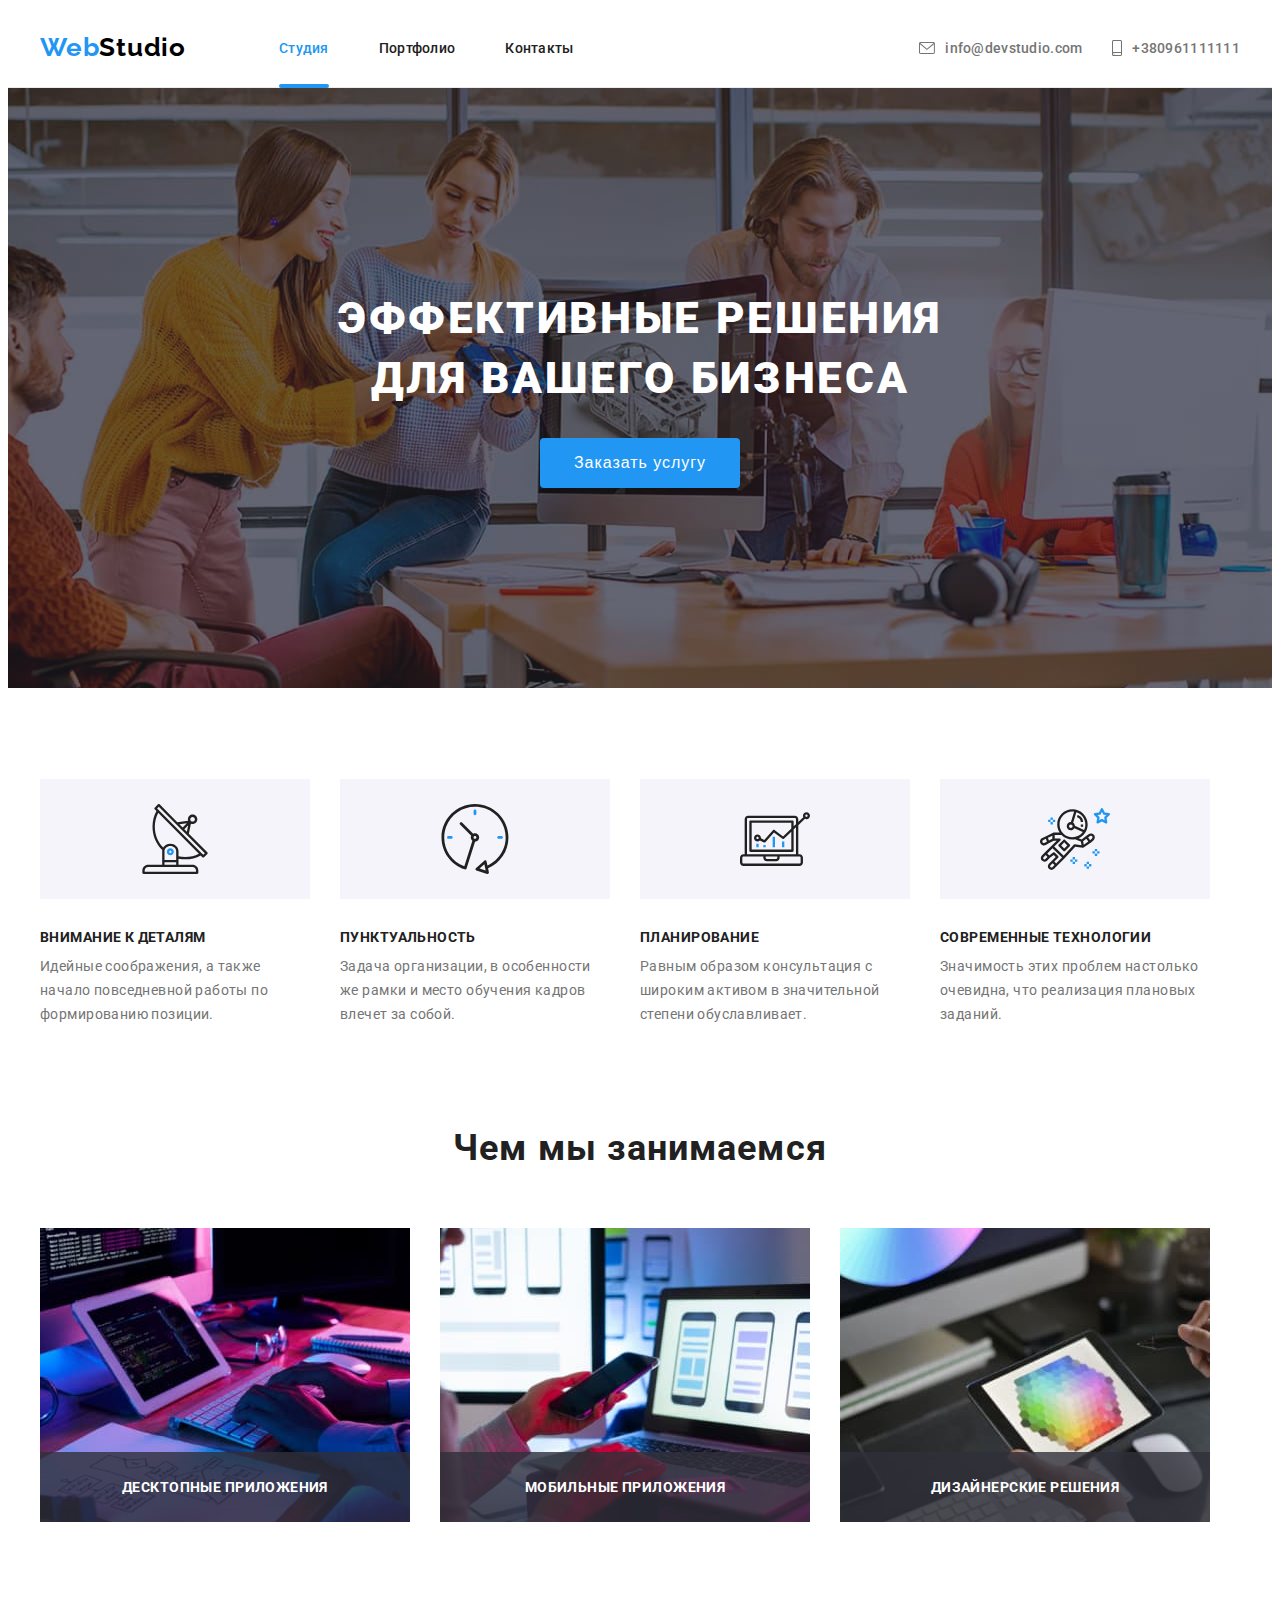
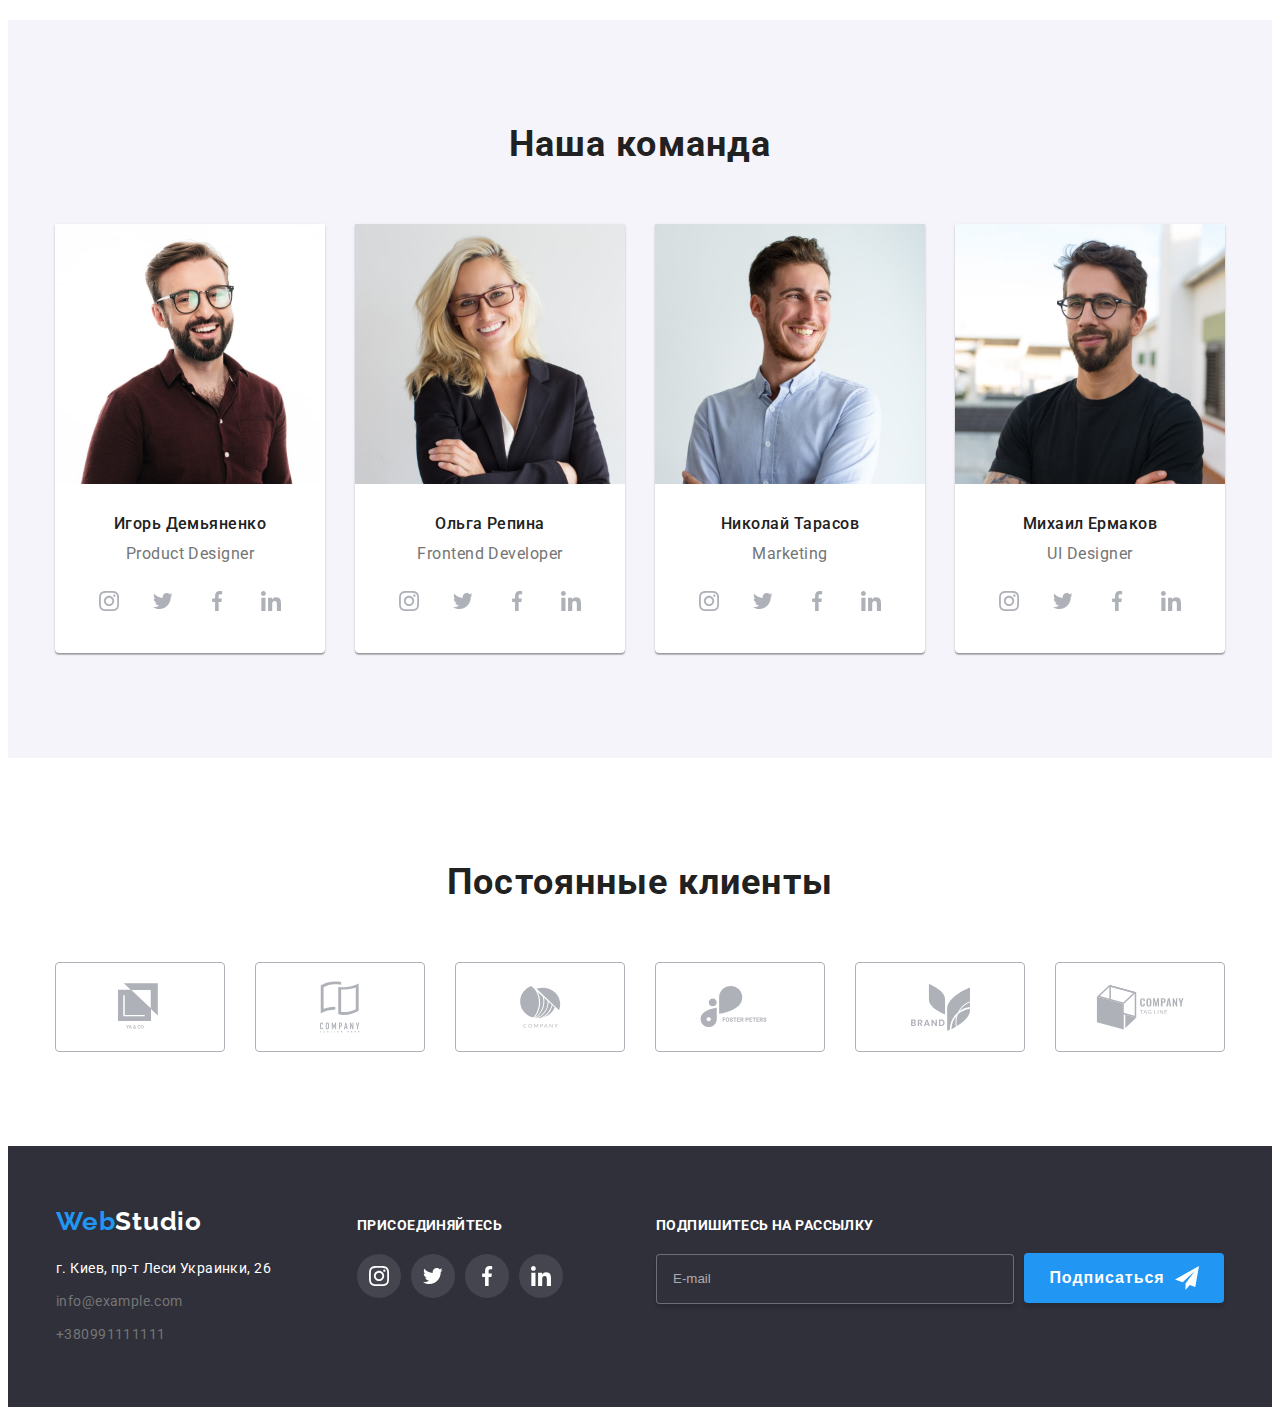
==== index.html @ 8fde7df4 "дз-7" ====
<!DOCTYPE html>
<html lang="ru">
<head>
    <meta charset="UTF-8">
    <meta name="viewport" content="width=device-width, initial-scale=1.0">
    <title lang="en">WebStudio</title>
    <link rel="stylecheet" href="https://cdnjs.cloudflare.com/ajax/libs/modern-normalize/1.0.0/modern-normalize.min.css"/>
    <link rel="preconnect" href="https://fonts.gstatic.com">
    <link href="https://fonts.googleapis.com/css2?family=Raleway:wght@700&family=Roboto:wght@400;500;700;900&display=swap" rel="stylesheet">
    <link rel="stylesheet" href="./css/main.min.css">
</head>
<body>
    <header class="header">
        <div class="container">
        <nav class="nav">
            <a class="header__logotype logotype link" href="#" lang="en">Web<span class="header-logo">Studio</span></a>
            <ul class="nav-list list">
                <li class="nav-list__item">
                    <a class="nav-list__link active-link link" href="#">Студия</a>
                </li>
                <li class="nav-list__item">
                    <a class="nav-list__link link" href="./portfolio.html">Портфолио</a>
                </li>
                <li class="nav-list__item">
                    <a class="nav-list__link link" href="#">Контакты</a>
                </li>
            </ul>
         </nav>
             <ul class="contacts-list list">
                 <li class="contacts-list__item">
                    <a class="contacts-list__link link" href="mailto:info@devstudio.com"> 
                        <svg width="16" height="12" class="contacts-list__icon">
                            <use href="./images/sprite.svg#icon-envelope"></use>
                        </svg> info@devstudio.com
                     </a>           
                 </li>
                 <li class="contacts-list__item">
                    <a class="contacts-list__link link" href="tel:+380961111111">
                        <svg width="10" height="16" class="contacts-list__icon">
                            <use href="./images/sprite.svg#icon-smartphone"></use>
                        </svg> +380961111111
                    </a>  
                 </li>
            </ul>
        </div>
    </header>
    <main>

        <!-- Hero -->
        <section class="hero">
            <div class="container">
                <h1 class="hero__title">Эффективные решения<br>для вашего бизнеса</h1>
                <button class="hero__button" data-modal-open>Заказать услугу</button>
            </div>  
        </section>

        <!-- Feature -->
        <section class="feature">
            <div class="container">
            <h2 hidden>Эффективные решения</h2>
                <ul class="feature-list list">
                    <li class="feature-list__item">
                        <div class="feature-container">
                             <svg class="feature-list__icon" widht="70" height="70">
                            <use href="./images/sprite.svg#icon-antenna"></use>
                        </svg>
                        </div>
                            <h3 class="feature-list__subtitle">Внимание к деталям</h3>
                            <p class="feature-list__text">Идейные соображения, а также начало повседневной работы по формированию позиции.</p>
                    </li>
                    <li class="feature-list__item">
                        <div class="feature-container">
                             <svg class="feature-list__icon" widht="70" height="70">
                            <use href="./images/sprite.svg#icon-clock"></use>
                        </svg>
                        </div>
                            <h3 class="feature-list__subtitle">Пунктуальность</h3>
                            <p class="feature-list__text">Задача организации, в особенности же рамки и место обучения кадров влечет за собой.</p>
                    </li>
                    <li class="feature-list__item">   
                        <div class="feature-container">
                             <svg class="feature-list__icon" widht="70" height="70">
                            <use href="./images/sprite.svg#icon-diagram"></use>
                        </svg>
                        </div>    
                            <h3 class="feature-list__subtitle">Планирование</h3>
                            <p class="feature-list__text">Равным образом консультация с широким активом в значительной степени обуславливает.</p>
                    </li>
                    <li class="feature-list__item"> 
                        <div class="feature-container">
                             <svg class="feature-list__icon" widht="70" height="70">
                            <use href="./images/sprite.svg#icon-astronaut"></use>
                        </svg>
                        </div>
                            <h3 class="feature-list__subtitle">Современные технологии</h3>
                            <p class="feature-list__text">Значимость этих проблем настолько очевидна, что реализация плановых заданий.</p>
                    </li>
                </ul>
            </div>
        </section>

        <!-- Activity -->
        <section class="activity">
            <div class="container">
                <h2 class="activity__title">Чем мы занимаемся</h2>
                <ul class="activity__list list">
                    <li class="activity__item"> 
                        <div class="activity__container">
                            <img src="./images/whatwedo/img1.jpg" alt="компьютер" width="370" height="294">
                            <div class="activity__container-text">
                                <p class="activity__text">ДЕСКТОПНЫЕ ПРИЛОЖЕНИЯ</p>
                            </div>
                        </div> 
                    </li>
                    <li class="activity__item">
                        <div class="activity__container">
                            <img src="./images/whatwedo/img2.jpg" alt="смартфон" width="370" height="294">
                            <div class="activity__container-text">
                                <p class="activity__text">МОБИЛЬНЫЕ ПРИЛОЖЕНИЯ</p>
                            </div>
                        </div>
                    </li>
                    <li class="activity__item">
                        <div class="activity__container">
                            <img src="./images/whatwedo/img3.jpg" alt="планшет" width="370" height="294">
                            <div class="activity__container-text">
                                <p class="activity__text">ДИЗАЙНЕРСКИЕ РЕШЕНИЯ</p>
                            </div>
                        </div>
                    </li>
                </ul>
            </div>
        </section>

        <!-- Our team -->
        <section class="our-team">
            <h2 class="our-team__title">Наша команда</h2>
            <ul class="our-team__list list">
                <li class="our-team__item">
                    <img src="./images/our_team/team_1.jpg" alt="Игорь Демьяненко" width="270" height="260">
                        <div class="our-team__card">
                            <h3 class="our-team__subtitle">Игорь Демьяненко</h3>
                            <p class="our-team__desk" lang="en">Product Designer</p>
                            <ul class="social-list list">
                                <li class="social-list__item">
                                    <a href="" class="social-list__link">
                                        <svg width="20px" height="20px">
                                            <use href="./images/sprite.svg#icon-instagram"></use>
                                        </svg>
                                    </a>
                                </li>
                                <li class="social-list__item">
                                    <a href="" class="social-list__link">
                                        <svg width="20px" height="20px">
                                            <use href="./images/sprite.svg#icon-twitter"></use>
                                        </svg>
                                    </a>
                                </li>
                                <li class="social-list__item">
                                    <a href="" class="social-list__link">
                                        <svg width="20px" height="20px">
                                            <use href="./images/sprite.svg#icon-facebook"></use>
                                        </svg>
                                    </a>
                                </li>
                                <li class="social-list__item">
                                    <a href="" class="social-list__link">
                                        <svg width="20px" height="20px">
                                            <use href="./images/sprite.svg#icon-linkedin"></use>
                                        </svg>
                                    </a>
                                </li>
                            </ul>
                        </div>
                </li>

                <li class="our-team__item">
                    <img src="./images/our_team/team_2.jpg" alt="Ольга Репина" width="270" height="260">
                        <div class="our-team__card">
                            <h3 class="our-team__subtitle">Ольга Репина</h3>
                            <p class="our-team__desk" lang="en">Frontend Developer</p>
                            <ul class="social-list list">
                                <li class="social-list__item">
                                    <a href="" class="social-list__link">
                                        <svg width="20" height="20px">
                                            <use href="./images/sprite.svg#icon-instagram"></use>
                                        </svg>
                                    </a>
                                </li>
                                <li class="social-list__item">
                                    <a href="" class="social-list__link">
                                        <svg width="20" height="20px">
                                            <use href="./images/sprite.svg#icon-twitter"></use>
                                        </svg>
                                    </a>
                                </li>
                                <li class="social-list__item">
                                    <a href="" class="social-list__link">
                                        <svg width="20" height="20px">
                                            <use href="./images/sprite.svg#icon-facebook"></use>
                                        </svg>
                                    </a>
                                </li>
                                <li class="social-list__item">
                                    <a href="" class="social-list__link">
                                        <svg width="20" height="20px">
                                            <use href="./images/sprite.svg#icon-linkedin"></use>
                                        </svg>
                                    </a>
                                </li>
                            </ul>
                        </div>
                </li>

                <li class="our-team__item">
                    <img src="./images/our_team/team_3.jpg" alt="Николай Тарасов" width="270" height="260">
                        <div class="our-team__card">
                            <h3 class="our-team__subtitle">Николай Тарасов</h3>
                            <p class="our-team__desk" lang="en">Marketing</p>
                            <ul class="social-list list">
                                <li class="social-list__item">
                                    <a href="" class="social-list__link">
                                        <svg width="20" height="20px">
                                            <use href="./images/sprite.svg#icon-instagram"></use>
                                        </svg>
                                    </a>
                                </li>
                                <li class="social-list__item">
                                    <a href="" class="social-list__link">
                                        <svg width="20" height="20px">
                                            <use href="./images/sprite.svg#icon-twitter"></use>
                                        </svg>
                                    </a>
                                </li>
                                <li class="social-list__item">
                                    <a href="" class="social-list__link">
                                        <svg width="20" height="20px">
                                            <use href="./images/sprite.svg#icon-facebook"></use>
                                        </svg>
                                    </a>
                                </li>
                                <li class="social-list__item">
                                    <a href="" class="social-list__link">
                                        <svg width="20" height="20px">
                                            <use href="./images/sprite.svg#icon-linkedin"></use>
                                        </svg>
                                    </a>
                                </li>
                            </ul>
                    </div>
                </li>

                <li class="our-team__item">
                    <img src="./images/our_team/team_4.jpg" alt="Михаил Ермаков" width="270" height="260">
                        <div class="our-team__card">
                            <h3 class="our-team__subtitle">Михаил Ермаков</h3>
                            <p class="our-team__desk" lang="en">UI Designer</p>
                            <ul class="social-list list">
                                <li class="social-list__item">
                                    <a href="" class="social-list__link">
                                        <svg width="20" height="20px">
                                            <use href="./images/sprite.svg#icon-instagram"></use>
                                        </svg>
                                    </a>
                                </li>
                                <li class="social-list__item">
                                    <a href="" class="social-list__link">
                                        <svg width="20" height="20px">
                                            <use href="./images/sprite.svg#icon-twitter"></use>
                                        </svg>
                                    </a>
                                </li>
                                <li class="social-list__item">
                                    <a href="" class="social-list__link">
                                        <svg width="20" height="20px">
                                            <use href="./images/sprite.svg#icon-facebook"></use>
                                        </svg>
                                    </a>
                                </li>
                                <li class="social-list__item">
                                    <a href="" class="social-list__link">
                                        <svg width="20" height="20px">
                                            <use href="./images/sprite.svg#icon-linkedin"></use>
                                        </svg>
                                    </a>
                                </li>
                            </ul>
                    </div>
                </li>
            </ul>
        </section>

        <!-- Сlients -->
        <section class="clients"> 
            <div class="container">
                <h2 class="clients__title">Постоянные клиенты</h2>
                <ul class="clients-list list">
                    <li class="clients-list__item">
                        <a href="" class="clients-list__link">
                            <svg width="44" height="49" class="clients-list__icon">
                                <use href="./images/sprite.svg#icon-logo-1"></use>
                            </svg>
                        </a>
                    </li>
                    <li class="clients-list__item">
                        <a href="" class="clients-list__link">
                            <svg width="40" height="52" class="clients-list__icon">
                                <use href="./images/sprite.svg#icon-logo-2"></use>
                            </svg>
                        </a>
                    </li>
                    <li class="clients-list__item">
                        <a href="" class="clients-list__link">
                        <svg width="41" height="42" class="clients-list__icon">
                                <use href="./images/sprite.svg#icon-logo-3"></use>
                            </svg>
                        </a>
                    </li>
                    <li class="clients-list__item">
                        <a href="" class="clients-list__link">
                        <svg width="80" height="42" class="clients-list__icon">
                                <use href="./images/sprite.svg#icon-logo-4"></use>
                            </svg>
                        </a>
                    </li>
                    <li class="clients-list__item">
                        <a href="" class="clients-list__link">
                        <svg width="59" height="47" class="clients-list__icon">
                                <use href="./images/sprite.svg#icon-logo-5"></use>
                            </svg>
                        </a>
                    </li>
                    <li class="clients-list__item">
                        <a href="" class="clients-list__link">
                        <svg width="89" height="45" class="clients-list__icon">
                                <use href="./images/sprite.svg#icon-logo-6"></use>
                            </svg>
                        </a>
                    </li>
                </ul>
                
            </div>
        </section>

    </main>

    <!-- Footer -->
    <footer class="footer">
        <div class="container">
            <div class="address-container">
                <address class="address">
                    <a class="address__logotype logotype link" href="#" lang="en">Web<span class="footer-logo">Studio</span></a>
                    <ul class="address-list list">
                        <li class="address-list__item">
                            <a class="address-list__map link" href="https://goo.gl/maps/3Z7rk7Q4F9AWosEu5"> г. Киев, пр-т Леси Украинки, 26</a>
                        </li>
                        <li class="address-list__item">
                            <a class="address-list__link link" href="mailto:info@example.com">info@example.com</a>
                        </li>
                        <li class="address-list__item">
                            <a class="address-list__link link" href="tel:+380991111111">+380991111111</a>
                        </li>
                    </ul>
                </address>
            </div>
        
            <div class="footer-social-container">
                <p class="footer-text">ПРИСОЕДИНЯЙТЕСЬ</p>
                
                    <ul class="social-list">
                        <li class="social-list__item list">
                            <a href="" class="social-list__link">
                                <svg class="social-list__icon" width="20" height="20">
                                    <use href="./images/sprite.svg#icon-instagram"></use>
                                </svg>
                            </a>
                        </li>
                        <li class="social-list__item list">
                            <a href="" class="social-list__link">
                                <svg class="social-list__icon" width="20" height="20">
                                    <use href="./images/sprite.svg#icon-twitter"></use>
                                </svg>
                            </a>
                        </li>
                        <li class="social-list__item list">
                            <a href="" class="social-list__link">
                                <svg class="social-list__icon" width="20" height="20">
                                    <use href="./images/sprite.svg#icon-facebook"></use>
                                </svg>
                            </a>
                        </li>
                        <li class="social-list__item list">
                            <a href="" class="social-list__link">
                                <svg class="social-list__icon" width="20" height="20">
                                    <use href="./images/sprite.svg#icon-linkedin"></use>
                                </svg>
                            </a>
                        </li>
                    </ul>
            </div>  

                <form class="footer-form">
                    <label class="footer-form__label">ПОДПИШИТЕСЬ НА РАССЫЛКУ                       
                        <input name="footer-form__user-email" type="email" class="footer-input" placeholder="E-mail">
                    </label>
                        <button type="submit" class="footer-form__btn"> Подписаться
                            <svg width="24" height="24" class="footer-form__icon">
                                <use href="./images/sprite.svg#icon-send"></use>
                            </svg>
                        </button>
                </form>
            
        </div>
    </footer>

    <div class="backdrop is-hidden" data-modal>
        <div class="modal">
            <button type="button" class="button-close" data-modal-close>
                <svg widht="11" height="11">
                    <use href="./images/sprite.svg#icon-cross"></use>
                </svg>
            </button>
            
                <form action="#" class="modal-form">
                    <h4 class="modal-form__title">Оставьте свои данные, мы вам перезвоним</h3>
                        <label class="modal-form__label">
                            Имя
                            <span class="icon-wrapper">
                                <input name="user-name" type="text" class="modal-form__input" required>
                                <svg width="18" height="18" class="modal-form__icon">
                                    <use href="./images/sprite.svg#icon-person">
                                    </use>
                                </svg>
                            </span>
                        </label>
                        <label class="modal-form__label">
                            Телефон
                            <span class="icon-wrapper">
                                <input name="user-phone" type="tel" class="modal-form__input" required>
                                <svg width="18" height="18" class="modal-form__icon">
                                    <use href="./images/sprite.svg#icon-phone-modal">
                                    </use>
                                </svg>
                            </span>
                        </label>
                        <label class="modal-form__label">
                            Почта
                            <span class="icon-wrapper">
                                <input name="user-email" type="email" class="modal-form__input" required>
                                    <svg width="18" height="18" class="modal-form__icon">
                                    <use href="./images/sprite.svg#icon-email">
                                    </use>
                                </svg>
                            </span>
                        </label>
                    
                        <label class="modal-form__label">
                             Комментарий
                            <textarea name="user-massage" class="modal-form__massage" placeholder="Введите текст"></textarea>
                        </label>

                        <label for="policy-check" class="modal-form__check">
                            <input id="policy-check" type="checkbox" class="check-input visually-hidden">
                            <span class="check-box"></span>
                            Соглашаюсь с рассылкой и принимаю &nbsp<a class="form-link" href="#">Условия договора</a> 
                        </label>
               
                        <button type="submit" class="modal-form__btn">Отправить</button>
                   
                </form>
        </div>
    </div>

    <script src="./js/modal.js"></script>
      
</body>
</html>
---- css/main.min.css ----
:root{--text-font: "Roboto", sans-serif;--title-font: "Raleway", sans-serif;--accent-color: #2196F3;--header-logo-color: #000000;--footer-logo-color: #FFFFFF;--text-color: #FFFFFF;--desk-link-color: #757575;--text-title-subtitle-color: #212121;--icon-color: #afb1b8;--fon-our-team-color: #F5F4FA;--fon-color: #2F303A}.visually-hidden{position:absolute !important;clip:rect(1px 1px 1px 1px);clip:rect(1px, 1px, 1px, 1px);padding:0 !important;border:0 !important;height:1px !important;width:1px !important;overflow:hidden}body{font-family:"Roboto", sans-serif}h1,h2,h3,h4,h5,h6,p{margin:0}ul,ol{margin:0;padding:0}img{display:block}.list{list-style:none}.link{text-decoration:none}.container{margin-left:auto;margin-right:auto;width:1200px;padding-right:15px;padding-left:15px}.logotype{font-family:var(--title-font);font-weight:700;font-size:26px;line-height:1.192;letter-spacing:0.03em;color:var(--accent-color)}.header__logotype{margin-right:93px;padding-top:24px;padding-bottom:25px}.header-logo{color:var(--header-logo-color)}.address__logotype{display:block;margin-bottom:20px}.footer-logo{color:var(--footer-logo-color)}.nav-list{display:flex}.nav-list__item:not(:last-child){margin-right:50px}.nav-list__link{position:relative;display:block;padding-top:32px;padding-bottom:32px;font-weight:500;font-size:14px;line-height:1.143;letter-spacing:0.02em;color:var(--text-title-subtitle-color);transition:color 250ms cubic-bezier(0.4, 0, 0.2, 1)}.nav-list__link:hover,.nav-list__link:focus{color:var(--accent-color)}.active-link{color:var(--accent-color)}.active-link::after{position:absolute;left:0;bottom:0;content:"";display:block;width:100%;height:4px;border-radius:2px;background-color:var(--accent-color)}.contacts-list{display:flex;align-items:center}.contacts-list__item:not(:last-child){margin-right:30px}.contacts-list__link{display:flex;align-items:center;padding-top:32px;padding-bottom:32px;font-weight:500;font-size:14px;line-height:1.143;letter-spacing:0.02em;color:var(--desk-link-color);fill:currentColor;transition:color 250ms cubic-bezier(0.4, 0, 0.2, 1)}.contacts-list__link:hover,.contacts-list__link:focus{color:var(--accent-color)}.contacts-list__icon{margin-right:10px}.hero__button{padding-bottom:200px;min-width:200px;height:50px;padding:10px 32px;border:none;box-shadow:0px 4px 4px rgba(0,0,0,0.15);border-radius:4px;font-size:16px;line-height:1.185;text-align:center;letter-spacing:0.06em;color:var(--text-color);background-color:var(--accent-color);cursor:pointer}.hero__title{margin-bottom:30px;display:block;font-weight:900;font-size:44px;line-height:1.364;text-align:center;letter-spacing:0.06em;text-transform:uppercase;color:var(--text-color)}.activity__title,.our-team__title,.clients__title{margin-bottom:50px;font-weight:700;font-size:36px;line-height:1.667;text-align:center;letter-spacing:0.03em;color:var(--text-title-subtitle-color)}.social-list{display:flex;align-items:center;justify-content:center}.social-list__link{display:flex;align-items:center;justify-content:center;border-radius:50%;width:44px;height:44px;fill:var(--icon-color);transition:background-color 250ms cubic-bezier(0.4, 0, 0.2, 1),fill 250ms cubic-bezier(0.4, 0, 0.2, 1)}.social-list__link:hover,.social-list__link:focus{background-color:var(--accent-color);fill:var(--text-color)}.backdrop.is-hidden{opacity:0;visibility:hidden;pointer-events:none}.backdrop{position:fixed;top:0;left:0;width:100%;height:100%;background:rgba(0,0,0,0.2);z-index:10;transition:visibility 250ms cubic-bezier(0.4, 0, 0.2, 1),opacity 250ms cubic-bezier(0.4, 0, 0.2, 1)}.modal{position:absolute;left:50%;top:50%;width:528px;transform:translate(-50%, -50%);padding:40px;box-sizing:border-box;background:var(--text-color);box-shadow:0px 1px 3px rgba(0,0,0,0.12),0px 1px 1px rgba(0,0,0,0.14),0px 2px 1px rgba(0,0,0,0.2);border-radius:4px;transition:box-shadow 250ms cubic-bezier(0.4, 0, 0.2, 1)}.button-close{position:absolute;width:30px;height:30px;top:8px;right:8px;display:flex;align-items:center;background:var(--text-color);border:1px solid rgba(0,0,0,0.1);box-sizing:border-box;border-radius:50%;cursor:pointer;transition:color 250ms cubic-bezier(0.4, 0, 0.2, 1)}.button-close:hover,.button-close:focus{fill:var(--accent-color)}.modal-form{width:448px;display:flex;flex-direction:column}.modal-form__title{font-weight:700;font-size:20px;line-height:1.15;letter-spacing:0.03em;color:var(--text-title-subtitle-color);margin-bottom:12px}.modal-form__label{margin-bottom:10px;font-size:12px;line-height:1.67;letter-spacing:0.01em;color:var(--desk-link-color)}.icon-wrapper{position:relative;width:100%;height:40px;margin:0%;margin-bottom:10px}.modal-form__input{width:100%;height:40px;margin-bottom:10px;border:1px solid rgba(33,33,33,0.2);box-sizing:border-box;border-radius:4px;padding-left:42px;cursor:pointer;transition:border-color 250ms cubic-bezier(0.4, 0, 0.2, 1)}.modal-form__input:hover,.modal-form__input:focus{border-color:var(--accent-color)}.modal-form__icon{position:absolute;display:block;left:12px;top:50%;transform:translateY(-50%);transition:fill 250ms cubic-bezier(0.4, 0, 0.2, 1)}.modal-form__input:hover .modal-form__icon,.modal-form__input:focus .modal-form__icon{fill:var(--accent-color)}.modal-form__massage{width:100%;height:120px;padding:12px 16px;font-family:sans-serif;box-sizing:border-box;display:block;resize:none;border:1px solid rgba(33,33,33,0.2);box-sizing:border-box;border-radius:4px;cursor:pointer;transition:border-color 250ms cubic-bezier(0.4, 0, 0.2, 1)}.modal-form__massage:hover,.modal-form__massage:focus{border-color:var(--accent-color)}.modal-form__massage::placeholder{color:rgba(117,117,117,0.5)}.modal-form__check{display:flex;align-items:center;justify-content:center;margin-top:20px;margin-bottom:30px;font-size:14px;line-height:1.71;letter-spacing:0.03em;color:var(--desk-link-color)}.check-box{width:16px;height:15px;margin-right:8.4px;cursor:pointer;background-image:url("../for-sprite/rectangle-off.svg")}.check-box:checked .check-box{background-image:url("../for-sprite/check-on.svg")}.check-box:focus .check-box{outline:3px solid #005fcc;outline-width:1.333;outline-style:auto}.form-link{color:var(--accent-color)}.modal-form__btn{width:200px;height:50px;align-self:center;background-color:var(--accent-color);border:none;box-shadow:0px 4px 4px rgba(0,0,0,0.15);border-radius:4px;color:var(--text-color);font-size:16px;line-height:1.88;cursor:pointer;font-weight:700;transition:box-shadow 2500ms cubic-bezier(0.4, 0, 0.2, 1)}.modal-form__btn:hover,.modal-form__btn:focus{box-shadow:0px 4px 4px rgba(0,0,0,0.25)}.footer-form{display:flex}.footer-form__label{width:358px;font-weight:700;font-size:14px;line-height:1.181;letter-spacing:0.03em;color:var(--text-color)}.footer-input{width:358px;height:50px;padding-left:16px;box-sizing:border-box;margin-top:20px;border:1px solid rgba(255,255,255,0.3);background-color:var(--fon-color);box-shadow:0px 4px 4px rgba(0,0,0,0.15);border-radius:4px;cursor:pointer;color:var(--text-color)}.footer-input::placeholder{color:rgba(255,255,255,0.6)}.footer-form__btn{display:flex;align-items:center;justify-content:center;min-width:200px;height:50px;margin-top:36px;margin-left:10px;font-weight:700;font-size:16px;line-height:1.875;letter-spacing:0.06em;background:var(--accent-color);color:var(--text-color);box-shadow:0px 4px 4px rgba(0,0,0,0.15);border-radius:4px;border:none;cursor:pointer}.footer-form__icon{margin-left:10px}.header{max-width:1600px;height:80px;margin-left:auto;margin-right:auto;border-bottom:1px solid #ECECEC;box-sizing:border-box}.header .container{display:flex;align-items:center;justify-content:space-between}.nav{display:flex;align-items:center}.hero{max-width:1600px;max-height:600px;margin-left:auto;margin-right:auto;padding-bottom:200px;padding-top:200px;text-align:center;background:var(--fon-color);background-image:linear-gradient(rgba(47,48,58,0.4), rgba(47,48,58,0.4)),url("../images/hero/bg.jpg");background-repeat:no-repeat;background-position:center;background-size:cover;background-color:var(--fon-color)}.activity{padding-bottom:94px}.activity__container{position:relative}.activity__container-text{position:absolute;bottom:0;left:0;width:100%;background-color:rgba(47,48,58,0.8);height:70px;display:flex;align-items:center;justify-content:center}.activity__text{font-weight:700;font-size:14px;line-height:1.143;letter-spacing:0.03em;text-transform:uppercase;color:var(--text-color)}.activity__list{display:inline-flex}.activity__item:not(:last-child){margin-right:30px}.feature{display:flex;align-items:center;padding-bottom:91px;padding-top:91px}.feature-list{display:flex;align-items:center}.feature-list__item{width:270px}.feature-list__item:not(:last-child){margin-right:30px}.feature-container{width:270px;height:120px;display:flex;align-items:center;margin-bottom:30px;background-color:var(--fon-our-team-color)}.feature-list__subtitle{margin-bottom:10px;font-weight:700;font-size:14px;line-height:1.143;letter-spacing:0.03em;text-transform:uppercase;color:var(--text-title-subtitle-color)}.feature-list__text{font-weight:400;font-size:14px;line-height:1.714;letter-spacing:0.03em;color:var(--desk-link-color)}.our-team{padding-top:94px;padding-bottom:105px;background-color:var(--fon-our-team-color)}.our-team__list{display:flex;justify-content:center}.our-team__item{width:270px;background:#FFFFFF;box-shadow:0px 1px 3px rgba(0,0,0,0.12),0px 1px 1px rgba(0,0,0,0.14),0px 2px 1px rgba(0,0,0,0.2);border-radius:0px 0px 4px 4px}.our-team__item:not(:last-child){margin-right:30px}.our-team__card{padding:30px 32px}.our-team__subtitle{margin-bottom:10px;text-align:center;font-weight:500;font-size:16px;line-height:1.267;letter-spacing:0.03em;color:var(--text-title-subtitle-color)}.our-team__desk{text-align:center;margin-bottom:16px;font-weight:400;font-size:16px;line-height:1.188;letter-spacing:0.03em;color:var(--desk-link-color)}.clients{padding-top:94px}.clients-list{display:flex;align-items:center;justify-content:center}.clients-list__item{width:170px;height:90px}.clients-list__item:not(:last-child){margin-right:30px}.clients-list__item:hover,.clients-list__item:focus{border-color:var(--accent-color);fill:var(--accent-color)}.clients-list__link{width:100%;height:100%;display:flex;align-items:center;justify-content:center;fill:var(--icon-color);border:1px solid var(--icon-color);box-sizing:border-box;border-radius:4px;cursor:pointer;transition:fill 250ms cubic-bezier(0.4, 0, 0.2, 1),border-color 250ms cubic-bezier(0.4, 0, 0.2, 1)}.clients-list__link:hover,.clients-list__link:focus{border-color:var(--accent-color);fill:var(--accent-color)}.clients-list__icon{align-items:center}.clients{padding-bottom:94px}.footer{padding-top:60px;padding-bottom:60px;background-color:var(--fon-color)}.footer .container{display:flex;align-items:baseline;justify-content:center}.address-list__item:not(:last-child){margin-bottom:9px}.address{width:231px;font-style:normal;font-weight:400;font-size:14px;line-height:1.714;letter-spacing:0.03em}.address-list__map{color:var(--text-color);text-decoration:none;transition:color 250ms cubic-bezier(0.4, 0, 0.2, 1)}.address-list__map:hover,.address-list__map:focus{color:var(--accent-color)}.address-list__link{color:var(--desk-link-color);transition:color 250ms cubic-bezier(0.4, 0, 0.2, 1)}.address-list__link:hover,.address-list__link:focus{color:var(--accent-color)}.address-container{margin-right:70px}.footer-social-container{margin-right:93px}.footer-text{margin-bottom:20px;font-weight:700;font-size:14px;line-height:1.181;letter-spacing:0.03em;color:var(--text-color)}.social-list__item{background:rgba(255,255,255,0.1);fill:currentColor;border-radius:50%}.social-list__item:not(:last-child){margin-right:10px}.social-list__icon{fill:var(--text-color)}
/*# sourceMappingURL=main.min.css.map */
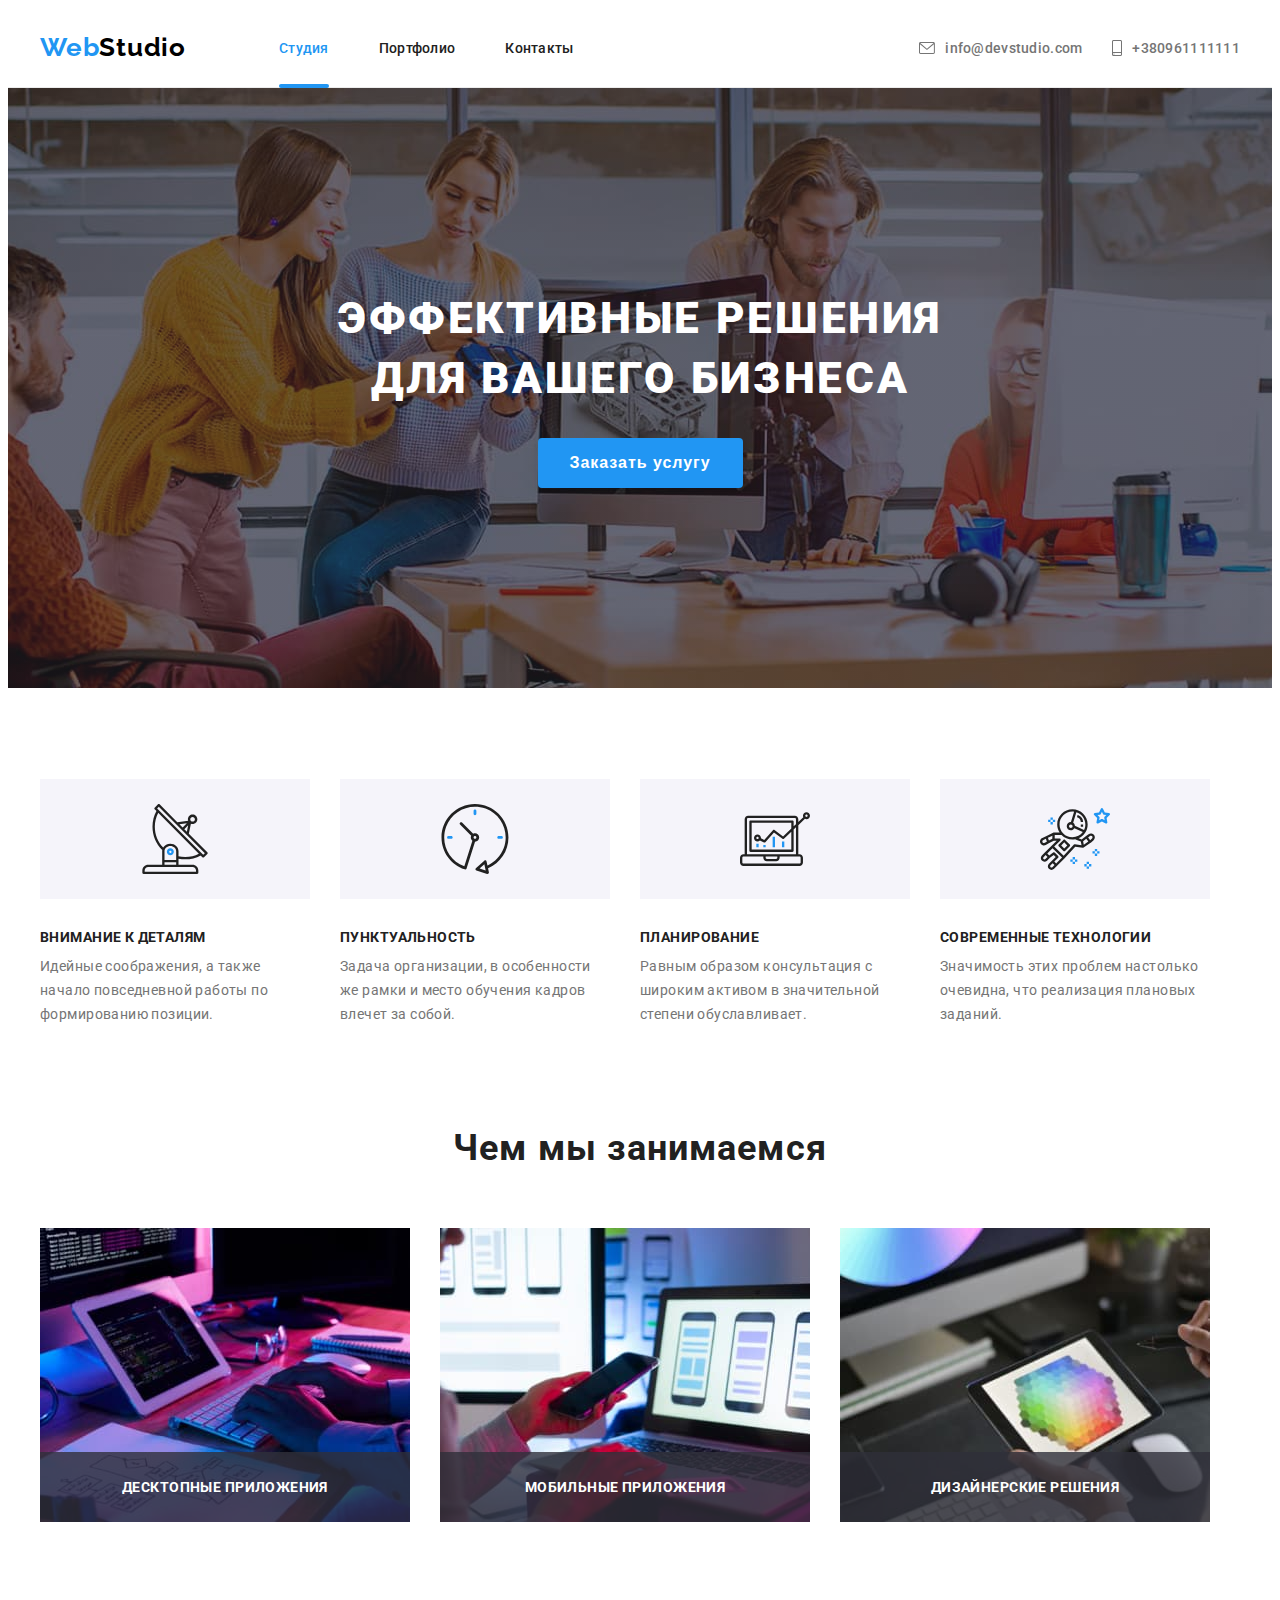
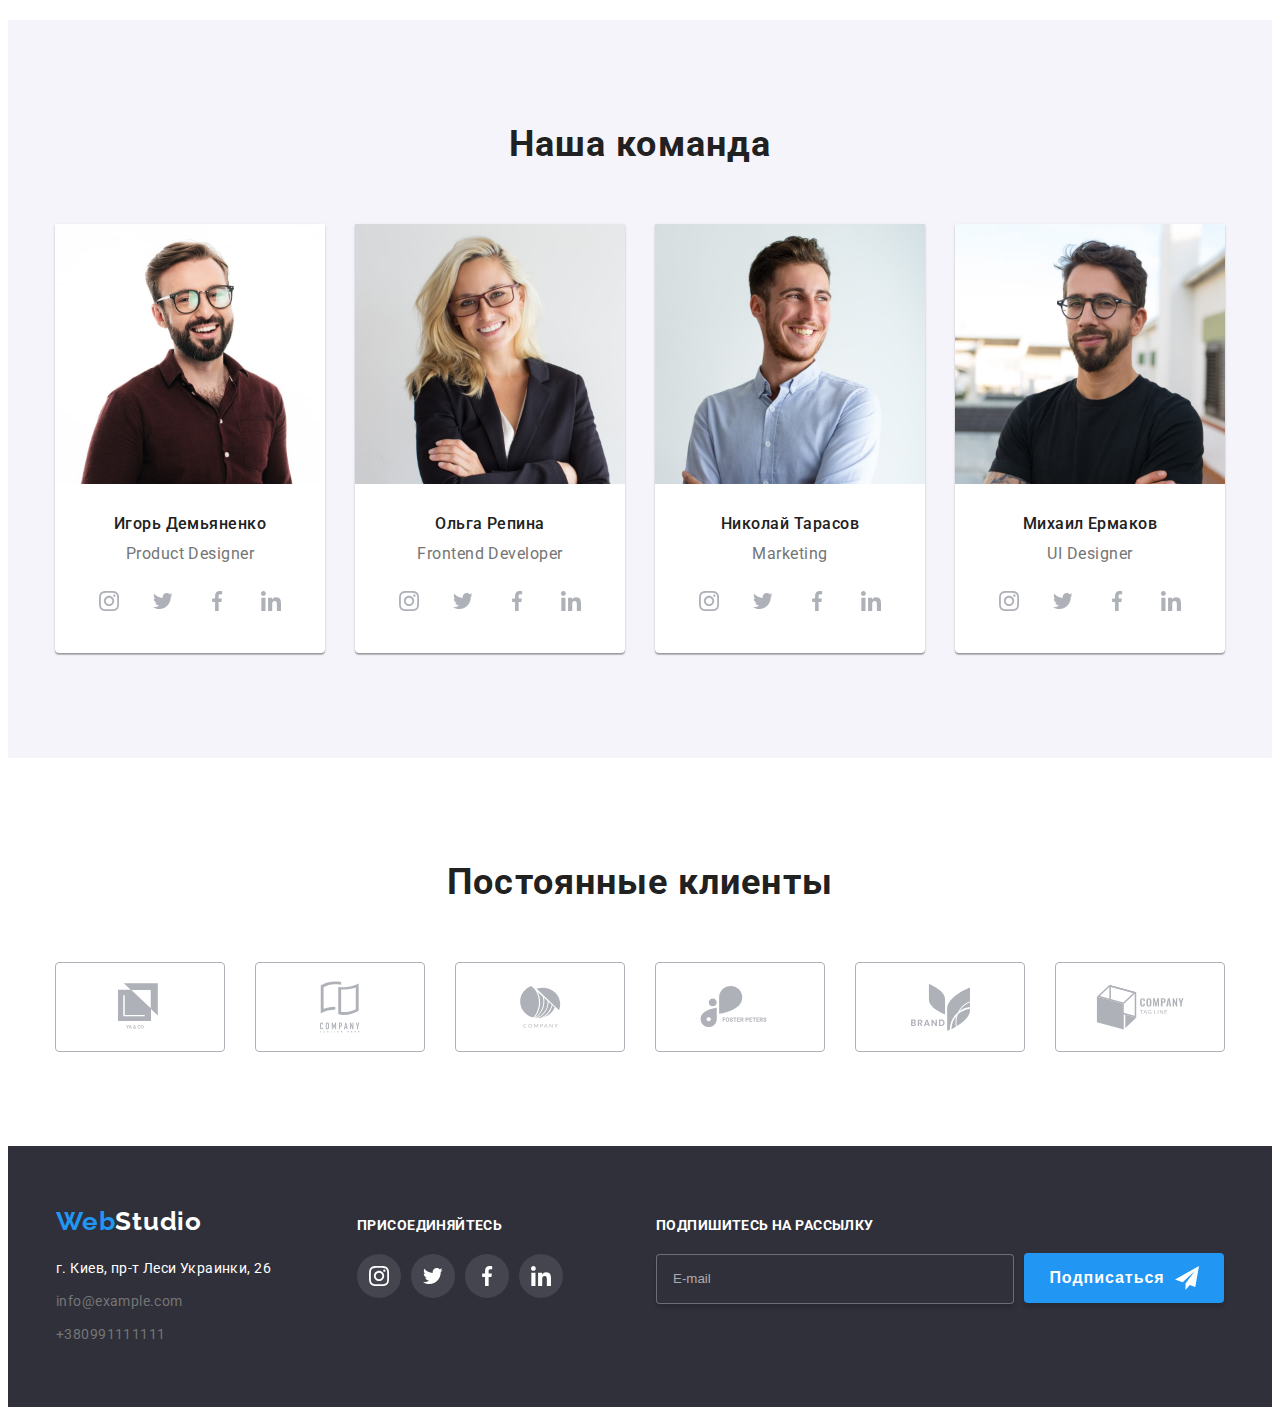
==== commit c53ef13a: "поправила check-box и компоненты sass" ====
--- a/index.html
+++ b/index.html
@@ -50,7 +50,7 @@
         <section class="hero">
             <div class="container">
                 <h1 class="hero__title">Эффективные решения<br>для вашего бизнеса</h1>
-                <button class="hero__button" data-modal-open>Заказать услугу</button>
+                <button class="hero__button button" data-modal-open>Заказать услугу</button>
             </div>  
         </section>
 
@@ -403,7 +403,7 @@
                     <label class="footer-form__label">ПОДПИШИТЕСЬ НА РАССЫЛКУ                       
                         <input name="footer-form__user-email" type="email" class="footer-input" placeholder="E-mail">
                     </label>
-                        <button type="submit" class="footer-form__btn"> Подписаться
+                        <button type="submit" class="footer-form__btn button"> Подписаться
                             <svg width="24" height="24" class="footer-form__icon">
                                 <use href="./images/sprite.svg#icon-send"></use>
                             </svg>
@@ -465,7 +465,7 @@
                             Соглашаюсь с рассылкой и принимаю &nbsp<a class="form-link" href="#">Условия договора</a> 
                         </label>
                
-                        <button type="submit" class="modal-form__btn">Отправить</button>
+                        <button type="submit" class="modal-form__btn button">Отправить</button>
                    
                 </form>
         </div>
--- a/css/main.min.css
+++ b/css/main.min.css
@@ -1,2 +1,2 @@
-:root{--text-font: "Roboto", sans-serif;--title-font: "Raleway", sans-serif;--accent-color: #2196F3;--header-logo-color: #000000;--footer-logo-color: #FFFFFF;--text-color: #FFFFFF;--desk-link-color: #757575;--text-title-subtitle-color: #212121;--icon-color: #afb1b8;--fon-our-team-color: #F5F4FA;--fon-color: #2F303A}.visually-hidden{position:absolute !important;clip:rect(1px 1px 1px 1px);clip:rect(1px, 1px, 1px, 1px);padding:0 !important;border:0 !important;height:1px !important;width:1px !important;overflow:hidden}body{font-family:"Roboto", sans-serif}h1,h2,h3,h4,h5,h6,p{margin:0}ul,ol{margin:0;padding:0}img{display:block}.list{list-style:none}.link{text-decoration:none}.container{margin-left:auto;margin-right:auto;width:1200px;padding-right:15px;padding-left:15px}.logotype{font-family:var(--title-font);font-weight:700;font-size:26px;line-height:1.192;letter-spacing:0.03em;color:var(--accent-color)}.header__logotype{margin-right:93px;padding-top:24px;padding-bottom:25px}.header-logo{color:var(--header-logo-color)}.address__logotype{display:block;margin-bottom:20px}.footer-logo{color:var(--footer-logo-color)}.nav-list{display:flex}.nav-list__item:not(:last-child){margin-right:50px}.nav-list__link{position:relative;display:block;padding-top:32px;padding-bottom:32px;font-weight:500;font-size:14px;line-height:1.143;letter-spacing:0.02em;color:var(--text-title-subtitle-color);transition:color 250ms cubic-bezier(0.4, 0, 0.2, 1)}.nav-list__link:hover,.nav-list__link:focus{color:var(--accent-color)}.active-link{color:var(--accent-color)}.active-link::after{position:absolute;left:0;bottom:0;content:"";display:block;width:100%;height:4px;border-radius:2px;background-color:var(--accent-color)}.contacts-list{display:flex;align-items:center}.contacts-list__item:not(:last-child){margin-right:30px}.contacts-list__link{display:flex;align-items:center;padding-top:32px;padding-bottom:32px;font-weight:500;font-size:14px;line-height:1.143;letter-spacing:0.02em;color:var(--desk-link-color);fill:currentColor;transition:color 250ms cubic-bezier(0.4, 0, 0.2, 1)}.contacts-list__link:hover,.contacts-list__link:focus{color:var(--accent-color)}.contacts-list__icon{margin-right:10px}.hero__button{padding-bottom:200px;min-width:200px;height:50px;padding:10px 32px;border:none;box-shadow:0px 4px 4px rgba(0,0,0,0.15);border-radius:4px;font-size:16px;line-height:1.185;text-align:center;letter-spacing:0.06em;color:var(--text-color);background-color:var(--accent-color);cursor:pointer}.hero__title{margin-bottom:30px;display:block;font-weight:900;font-size:44px;line-height:1.364;text-align:center;letter-spacing:0.06em;text-transform:uppercase;color:var(--text-color)}.activity__title,.our-team__title,.clients__title{margin-bottom:50px;font-weight:700;font-size:36px;line-height:1.667;text-align:center;letter-spacing:0.03em;color:var(--text-title-subtitle-color)}.social-list{display:flex;align-items:center;justify-content:center}.social-list__link{display:flex;align-items:center;justify-content:center;border-radius:50%;width:44px;height:44px;fill:var(--icon-color);transition:background-color 250ms cubic-bezier(0.4, 0, 0.2, 1),fill 250ms cubic-bezier(0.4, 0, 0.2, 1)}.social-list__link:hover,.social-list__link:focus{background-color:var(--accent-color);fill:var(--text-color)}.backdrop.is-hidden{opacity:0;visibility:hidden;pointer-events:none}.backdrop{position:fixed;top:0;left:0;width:100%;height:100%;background:rgba(0,0,0,0.2);z-index:10;transition:visibility 250ms cubic-bezier(0.4, 0, 0.2, 1),opacity 250ms cubic-bezier(0.4, 0, 0.2, 1)}.modal{position:absolute;left:50%;top:50%;width:528px;transform:translate(-50%, -50%);padding:40px;box-sizing:border-box;background:var(--text-color);box-shadow:0px 1px 3px rgba(0,0,0,0.12),0px 1px 1px rgba(0,0,0,0.14),0px 2px 1px rgba(0,0,0,0.2);border-radius:4px;transition:box-shadow 250ms cubic-bezier(0.4, 0, 0.2, 1)}.button-close{position:absolute;width:30px;height:30px;top:8px;right:8px;display:flex;align-items:center;background:var(--text-color);border:1px solid rgba(0,0,0,0.1);box-sizing:border-box;border-radius:50%;cursor:pointer;transition:color 250ms cubic-bezier(0.4, 0, 0.2, 1)}.button-close:hover,.button-close:focus{fill:var(--accent-color)}.modal-form{width:448px;display:flex;flex-direction:column}.modal-form__title{font-weight:700;font-size:20px;line-height:1.15;letter-spacing:0.03em;color:var(--text-title-subtitle-color);margin-bottom:12px}.modal-form__label{margin-bottom:10px;font-size:12px;line-height:1.67;letter-spacing:0.01em;color:var(--desk-link-color)}.icon-wrapper{position:relative;width:100%;height:40px;margin:0%;margin-bottom:10px}.modal-form__input{width:100%;height:40px;margin-bottom:10px;border:1px solid rgba(33,33,33,0.2);box-sizing:border-box;border-radius:4px;padding-left:42px;cursor:pointer;transition:border-color 250ms cubic-bezier(0.4, 0, 0.2, 1)}.modal-form__input:hover,.modal-form__input:focus{border-color:var(--accent-color)}.modal-form__icon{position:absolute;display:block;left:12px;top:50%;transform:translateY(-50%);transition:fill 250ms cubic-bezier(0.4, 0, 0.2, 1)}.modal-form__input:hover .modal-form__icon,.modal-form__input:focus .modal-form__icon{fill:var(--accent-color)}.modal-form__massage{width:100%;height:120px;padding:12px 16px;font-family:sans-serif;box-sizing:border-box;display:block;resize:none;border:1px solid rgba(33,33,33,0.2);box-sizing:border-box;border-radius:4px;cursor:pointer;transition:border-color 250ms cubic-bezier(0.4, 0, 0.2, 1)}.modal-form__massage:hover,.modal-form__massage:focus{border-color:var(--accent-color)}.modal-form__massage::placeholder{color:rgba(117,117,117,0.5)}.modal-form__check{display:flex;align-items:center;justify-content:center;margin-top:20px;margin-bottom:30px;font-size:14px;line-height:1.71;letter-spacing:0.03em;color:var(--desk-link-color)}.check-box{width:16px;height:15px;margin-right:8.4px;cursor:pointer;background-image:url("../for-sprite/rectangle-off.svg")}.check-box:checked .check-box{background-image:url("../for-sprite/check-on.svg")}.check-box:focus .check-box{outline:3px solid #005fcc;outline-width:1.333;outline-style:auto}.form-link{color:var(--accent-color)}.modal-form__btn{width:200px;height:50px;align-self:center;background-color:var(--accent-color);border:none;box-shadow:0px 4px 4px rgba(0,0,0,0.15);border-radius:4px;color:var(--text-color);font-size:16px;line-height:1.88;cursor:pointer;font-weight:700;transition:box-shadow 2500ms cubic-bezier(0.4, 0, 0.2, 1)}.modal-form__btn:hover,.modal-form__btn:focus{box-shadow:0px 4px 4px rgba(0,0,0,0.25)}.footer-form{display:flex}.footer-form__label{width:358px;font-weight:700;font-size:14px;line-height:1.181;letter-spacing:0.03em;color:var(--text-color)}.footer-input{width:358px;height:50px;padding-left:16px;box-sizing:border-box;margin-top:20px;border:1px solid rgba(255,255,255,0.3);background-color:var(--fon-color);box-shadow:0px 4px 4px rgba(0,0,0,0.15);border-radius:4px;cursor:pointer;color:var(--text-color)}.footer-input::placeholder{color:rgba(255,255,255,0.6)}.footer-form__btn{display:flex;align-items:center;justify-content:center;min-width:200px;height:50px;margin-top:36px;margin-left:10px;font-weight:700;font-size:16px;line-height:1.875;letter-spacing:0.06em;background:var(--accent-color);color:var(--text-color);box-shadow:0px 4px 4px rgba(0,0,0,0.15);border-radius:4px;border:none;cursor:pointer}.footer-form__icon{margin-left:10px}.header{max-width:1600px;height:80px;margin-left:auto;margin-right:auto;border-bottom:1px solid #ECECEC;box-sizing:border-box}.header .container{display:flex;align-items:center;justify-content:space-between}.nav{display:flex;align-items:center}.hero{max-width:1600px;max-height:600px;margin-left:auto;margin-right:auto;padding-bottom:200px;padding-top:200px;text-align:center;background:var(--fon-color);background-image:linear-gradient(rgba(47,48,58,0.4), rgba(47,48,58,0.4)),url("../images/hero/bg.jpg");background-repeat:no-repeat;background-position:center;background-size:cover;background-color:var(--fon-color)}.activity{padding-bottom:94px}.activity__container{position:relative}.activity__container-text{position:absolute;bottom:0;left:0;width:100%;background-color:rgba(47,48,58,0.8);height:70px;display:flex;align-items:center;justify-content:center}.activity__text{font-weight:700;font-size:14px;line-height:1.143;letter-spacing:0.03em;text-transform:uppercase;color:var(--text-color)}.activity__list{display:inline-flex}.activity__item:not(:last-child){margin-right:30px}.feature{display:flex;align-items:center;padding-bottom:91px;padding-top:91px}.feature-list{display:flex;align-items:center}.feature-list__item{width:270px}.feature-list__item:not(:last-child){margin-right:30px}.feature-container{width:270px;height:120px;display:flex;align-items:center;margin-bottom:30px;background-color:var(--fon-our-team-color)}.feature-list__subtitle{margin-bottom:10px;font-weight:700;font-size:14px;line-height:1.143;letter-spacing:0.03em;text-transform:uppercase;color:var(--text-title-subtitle-color)}.feature-list__text{font-weight:400;font-size:14px;line-height:1.714;letter-spacing:0.03em;color:var(--desk-link-color)}.our-team{padding-top:94px;padding-bottom:105px;background-color:var(--fon-our-team-color)}.our-team__list{display:flex;justify-content:center}.our-team__item{width:270px;background:#FFFFFF;box-shadow:0px 1px 3px rgba(0,0,0,0.12),0px 1px 1px rgba(0,0,0,0.14),0px 2px 1px rgba(0,0,0,0.2);border-radius:0px 0px 4px 4px}.our-team__item:not(:last-child){margin-right:30px}.our-team__card{padding:30px 32px}.our-team__subtitle{margin-bottom:10px;text-align:center;font-weight:500;font-size:16px;line-height:1.267;letter-spacing:0.03em;color:var(--text-title-subtitle-color)}.our-team__desk{text-align:center;margin-bottom:16px;font-weight:400;font-size:16px;line-height:1.188;letter-spacing:0.03em;color:var(--desk-link-color)}.clients{padding-top:94px}.clients-list{display:flex;align-items:center;justify-content:center}.clients-list__item{width:170px;height:90px}.clients-list__item:not(:last-child){margin-right:30px}.clients-list__item:hover,.clients-list__item:focus{border-color:var(--accent-color);fill:var(--accent-color)}.clients-list__link{width:100%;height:100%;display:flex;align-items:center;justify-content:center;fill:var(--icon-color);border:1px solid var(--icon-color);box-sizing:border-box;border-radius:4px;cursor:pointer;transition:fill 250ms cubic-bezier(0.4, 0, 0.2, 1),border-color 250ms cubic-bezier(0.4, 0, 0.2, 1)}.clients-list__link:hover,.clients-list__link:focus{border-color:var(--accent-color);fill:var(--accent-color)}.clients-list__icon{align-items:center}.clients{padding-bottom:94px}.footer{padding-top:60px;padding-bottom:60px;background-color:var(--fon-color)}.footer .container{display:flex;align-items:baseline;justify-content:center}.address-list__item:not(:last-child){margin-bottom:9px}.address{width:231px;font-style:normal;font-weight:400;font-size:14px;line-height:1.714;letter-spacing:0.03em}.address-list__map{color:var(--text-color);text-decoration:none;transition:color 250ms cubic-bezier(0.4, 0, 0.2, 1)}.address-list__map:hover,.address-list__map:focus{color:var(--accent-color)}.address-list__link{color:var(--desk-link-color);transition:color 250ms cubic-bezier(0.4, 0, 0.2, 1)}.address-list__link:hover,.address-list__link:focus{color:var(--accent-color)}.address-container{margin-right:70px}.footer-social-container{margin-right:93px}.footer-text{margin-bottom:20px;font-weight:700;font-size:14px;line-height:1.181;letter-spacing:0.03em;color:var(--text-color)}.social-list__item{background:rgba(255,255,255,0.1);fill:currentColor;border-radius:50%}.social-list__item:not(:last-child){margin-right:10px}.social-list__icon{fill:var(--text-color)}
+:root{--text-font: "Roboto", sans-serif;--title-font: "Raleway", sans-serif;--accent-color: #2196F3;--header-logo-color: #000000;--footer-logo-color: #FFFFFF;--text-color: #FFFFFF;--desk-link-color: #757575;--text-title-subtitle-color: #212121;--icon-color: #afb1b8;--fon-our-team-color: #F5F4FA;--fon-color: #2F303A}.visually-hidden{position:absolute !important;clip:rect(1px 1px 1px 1px);clip:rect(1px, 1px, 1px, 1px);padding:0 !important;border:0 !important;height:1px !important;width:1px !important;overflow:hidden}body{font-family:"Roboto", sans-serif}h1,h2,h3,h4,h5,h6,p{margin:0}ul,ol{margin:0;padding:0}img{display:block}.list{list-style:none}.link{text-decoration:none}.container{margin-left:auto;margin-right:auto;width:1200px;padding-right:15px;padding-left:15px}.logotype{font-family:var(--title-font);font-weight:700;font-size:26px;line-height:1.192;letter-spacing:0.03em;color:var(--accent-color)}.header__logotype{margin-right:93px;padding-top:24px;padding-bottom:25px}.header-logo{color:var(--header-logo-color)}.address__logotype{display:block;margin-bottom:20px}.footer-logo{color:var(--footer-logo-color)}.nav-list{display:flex}.nav-list__item:not(:last-child){margin-right:50px}.nav-list__link{position:relative;display:block;padding-top:32px;padding-bottom:32px;font-weight:500;font-size:14px;line-height:1.143;letter-spacing:0.02em;color:var(--text-title-subtitle-color);transition:color 250ms cubic-bezier(0.4, 0, 0.2, 1)}.nav-list__link:hover,.nav-list__link:focus{color:var(--accent-color)}.active-link{color:var(--accent-color)}.active-link::after{position:absolute;left:0;bottom:0;content:"";display:block;width:100%;height:4px;border-radius:2px;background-color:var(--accent-color)}.contacts-list{display:flex;align-items:center}.contacts-list__item:not(:last-child){margin-right:30px}.contacts-list__link{display:flex;align-items:center;padding-top:32px;padding-bottom:32px;font-weight:500;font-size:14px;line-height:1.143;letter-spacing:0.02em;color:var(--desk-link-color);fill:currentColor;transition:color 250ms cubic-bezier(0.4, 0, 0.2, 1)}.contacts-list__link:hover,.contacts-list__link:focus{color:var(--accent-color)}.contacts-list__icon{margin-right:10px}.address-list__item:not(:last-child){margin-bottom:9px}.address-list__map{color:var(--text-color);text-decoration:none;transition:color 250ms cubic-bezier(0.4, 0, 0.2, 1)}.address-list__map:hover,.address-list__map:focus{color:var(--accent-color)}.address-list__link{color:var(--desk-link-color);transition:color 250ms cubic-bezier(0.4, 0, 0.2, 1)}.address-list__link:hover,.address-list__link:focus{color:var(--accent-color)}.button{font-weight:700;font-size:16px;line-height:1.185;letter-spacing:0.06em;background-color:var(--accent-color);color:var(--text-color);box-shadow:0px 4px 4px rgba(0,0,0,0.15);border:none;border-radius:4px;cursor:pointer}.hero__button{min-width:200px;height:50px;padding-bottom:200px;padding:10px 32px}.modal-form__btn{width:200px;height:50px;align-self:center;transition:box-shadow 2500ms cubic-bezier(0.4, 0, 0.2, 1)}.modal-form__btn:hover,.modal-form__btn:focus{box-shadow:0px 4px 4px rgba(0,0,0,0.25)}.footer-form__btn{display:flex;align-items:center;justify-content:center;min-width:200px;height:50px;margin-top:36px;margin-left:10px}.footer-form__icon{margin-left:10px}.hero__title{margin-bottom:30px;display:block;font-weight:900;font-size:44px;line-height:1.364;text-align:center;letter-spacing:0.06em;text-transform:uppercase;color:var(--text-color)}.activity__title,.our-team__title,.clients__title{margin-bottom:50px;font-weight:700;font-size:36px;line-height:1.667;text-align:center;letter-spacing:0.03em;color:var(--text-title-subtitle-color)}.social-list{display:flex;align-items:center;justify-content:center}.social-list__link{display:flex;align-items:center;justify-content:center;border-radius:50%;width:44px;height:44px;fill:var(--icon-color);transition:background-color 250ms cubic-bezier(0.4, 0, 0.2, 1),fill 250ms cubic-bezier(0.4, 0, 0.2, 1)}.social-list__link:hover,.social-list__link:focus{background-color:var(--accent-color);fill:var(--text-color)}.backdrop.is-hidden{opacity:0;visibility:hidden;pointer-events:none}.backdrop{position:fixed;top:0;left:0;width:100%;height:100%;background:rgba(0,0,0,0.2);z-index:10;transition:visibility 250ms cubic-bezier(0.4, 0, 0.2, 1),opacity 250ms cubic-bezier(0.4, 0, 0.2, 1)}.modal{position:absolute;left:50%;top:50%;width:528px;transform:translate(-50%, -50%);padding:40px;box-sizing:border-box;background:var(--text-color);box-shadow:0px 1px 3px rgba(0,0,0,0.12),0px 1px 1px rgba(0,0,0,0.14),0px 2px 1px rgba(0,0,0,0.2);border-radius:4px;transition:box-shadow 250ms cubic-bezier(0.4, 0, 0.2, 1)}.button-close{position:absolute;width:30px;height:30px;top:8px;right:8px;display:flex;align-items:center;background:var(--text-color);border:1px solid rgba(0,0,0,0.1);box-sizing:border-box;border-radius:50%;cursor:pointer;transition:color 250ms cubic-bezier(0.4, 0, 0.2, 1)}.button-close:hover,.button-close:focus{fill:var(--accent-color)}.modal-form{width:448px;display:flex;flex-direction:column}.modal-form__title{font-weight:700;font-size:20px;line-height:1.15;letter-spacing:0.03em;color:var(--text-title-subtitle-color);margin-bottom:12px}.modal-form__label{margin-bottom:10px;font-size:12px;line-height:1.67;letter-spacing:0.01em;color:var(--desk-link-color)}.icon-wrapper{position:relative;width:100%;height:40px;margin:0%;margin-bottom:10px}.modal-form__input{width:100%;height:40px;margin-bottom:10px;border:1px solid rgba(33,33,33,0.2);box-sizing:border-box;border-radius:4px;padding-left:42px;cursor:pointer;transition:border-color 250ms cubic-bezier(0.4, 0, 0.2, 1)}.modal-form__input:hover,.modal-form__input:focus{border-color:var(--accent-color)}.modal-form__icon{position:absolute;display:block;left:12px;top:50%;transform:translateY(-50%);transition:fill 250ms cubic-bezier(0.4, 0, 0.2, 1)}.modal-form__input:hover+.modal-form__icon,.modal-form__input:focus+.modal-form__icon{fill:var(--accent-color)}.modal-form__massage{width:100%;height:120px;padding:12px 16px;font-family:sans-serif;box-sizing:border-box;display:block;resize:none;border:1px solid rgba(33,33,33,0.2);box-sizing:border-box;border-radius:4px;cursor:pointer;transition:border-color 250ms cubic-bezier(0.4, 0, 0.2, 1)}.modal-form__massage:hover,.modal-form__massage:focus{border-color:var(--accent-color)}.modal-form__massage::placeholder{color:rgba(117,117,117,0.5)}.modal-form__check{display:flex;align-items:center;justify-content:center;margin-top:20px;margin-bottom:30px;font-size:14px;line-height:1.71;letter-spacing:0.03em;color:var(--desk-link-color)}.check-box{width:16px;height:15px;margin-right:8.4px;cursor:pointer;background-image:url("../for-sprite/rectangle-off.svg")}.check-input:checked+.check-box{background-image:url("../for-sprite/check-on.svg")}.check-input:focus+.check-box{outline:3px solid #005fcc;outline-width:1.333;outline-style:auto}.form-link{color:var(--accent-color)}.footer-form{display:flex}.footer-form__label{width:358px;font-weight:700;font-size:14px;line-height:1.181;letter-spacing:0.03em;color:var(--text-color)}.footer-input{width:358px;height:50px;padding-left:16px;box-sizing:border-box;margin-top:20px;border:1px solid rgba(255,255,255,0.3);background-color:var(--fon-color);box-shadow:0px 4px 4px rgba(0,0,0,0.15);border-radius:4px;cursor:pointer;color:var(--text-color)}.footer-input::placeholder{color:rgba(255,255,255,0.6)}.header{max-width:1600px;height:80px;margin-left:auto;margin-right:auto;border-bottom:1px solid #ECECEC;box-sizing:border-box}.header .container{display:flex;align-items:center;justify-content:space-between}.nav{display:flex;align-items:center}.hero{max-width:1600px;max-height:600px;margin-left:auto;margin-right:auto;padding-bottom:200px;padding-top:200px;text-align:center;background:var(--fon-color);background-image:linear-gradient(rgba(47,48,58,0.4), rgba(47,48,58,0.4)),url("../images/hero/bg.jpg");background-repeat:no-repeat;background-position:center;background-size:cover;background-color:var(--fon-color)}.activity{padding-bottom:94px}.activity__container{position:relative}.activity__container-text{position:absolute;bottom:0;left:0;width:100%;background-color:rgba(47,48,58,0.8);height:70px;display:flex;align-items:center;justify-content:center}.activity__text{font-weight:700;font-size:14px;line-height:1.143;letter-spacing:0.03em;text-transform:uppercase;color:var(--text-color)}.activity__list{display:inline-flex}.activity__item:not(:last-child){margin-right:30px}.feature{display:flex;align-items:center;padding-bottom:91px;padding-top:91px}.feature-list{display:flex;align-items:center}.feature-list__item{width:270px}.feature-list__item:not(:last-child){margin-right:30px}.feature-container{width:270px;height:120px;display:flex;align-items:center;margin-bottom:30px;background-color:var(--fon-our-team-color)}.feature-list__subtitle{margin-bottom:10px;font-weight:700;font-size:14px;line-height:1.143;letter-spacing:0.03em;text-transform:uppercase;color:var(--text-title-subtitle-color)}.feature-list__text{font-weight:400;font-size:14px;line-height:1.714;letter-spacing:0.03em;color:var(--desk-link-color)}.our-team{padding-top:94px;padding-bottom:105px;background-color:var(--fon-our-team-color)}.our-team__list{display:flex;justify-content:center}.our-team__item{width:270px;background:#FFFFFF;box-shadow:0px 1px 3px rgba(0,0,0,0.12),0px 1px 1px rgba(0,0,0,0.14),0px 2px 1px rgba(0,0,0,0.2);border-radius:0px 0px 4px 4px}.our-team__item:not(:last-child){margin-right:30px}.our-team__card{padding:30px 32px}.our-team__subtitle{margin-bottom:10px;text-align:center;font-weight:500;font-size:16px;line-height:1.267;letter-spacing:0.03em;color:var(--text-title-subtitle-color)}.our-team__desk{text-align:center;margin-bottom:16px;font-weight:400;font-size:16px;line-height:1.188;letter-spacing:0.03em;color:var(--desk-link-color)}.clients{padding-top:94px}.clients-list{display:flex;align-items:center;justify-content:center}.clients-list__item{width:170px;height:90px}.clients-list__item:not(:last-child){margin-right:30px}.clients-list__item:hover,.clients-list__item:focus{border-color:var(--accent-color);fill:var(--accent-color)}.clients-list__link{width:100%;height:100%;display:flex;align-items:center;justify-content:center;fill:var(--icon-color);border:1px solid var(--icon-color);box-sizing:border-box;border-radius:4px;cursor:pointer;transition:fill 250ms cubic-bezier(0.4, 0, 0.2, 1),border-color 250ms cubic-bezier(0.4, 0, 0.2, 1)}.clients-list__link:hover,.clients-list__link:focus{border-color:var(--accent-color);fill:var(--accent-color)}.clients-list__icon{align-items:center}.clients{padding-bottom:94px}.footer{padding-top:60px;padding-bottom:60px;background-color:var(--fon-color)}.footer .container{display:flex;align-items:baseline;justify-content:center}.address{width:231px;font-style:normal;font-weight:400;font-size:14px;line-height:1.714;letter-spacing:0.03em}.address-container{margin-right:70px}.footer-social-container{margin-right:93px}.footer-text{margin-bottom:20px;font-weight:700;font-size:14px;line-height:1.181;letter-spacing:0.03em;color:var(--text-color)}.social-list__item{background:rgba(255,255,255,0.1);fill:currentColor;border-radius:50%}.social-list__item:not(:last-child){margin-right:10px}.social-list__icon{fill:var(--text-color)}
 /*# sourceMappingURL=main.min.css.map */